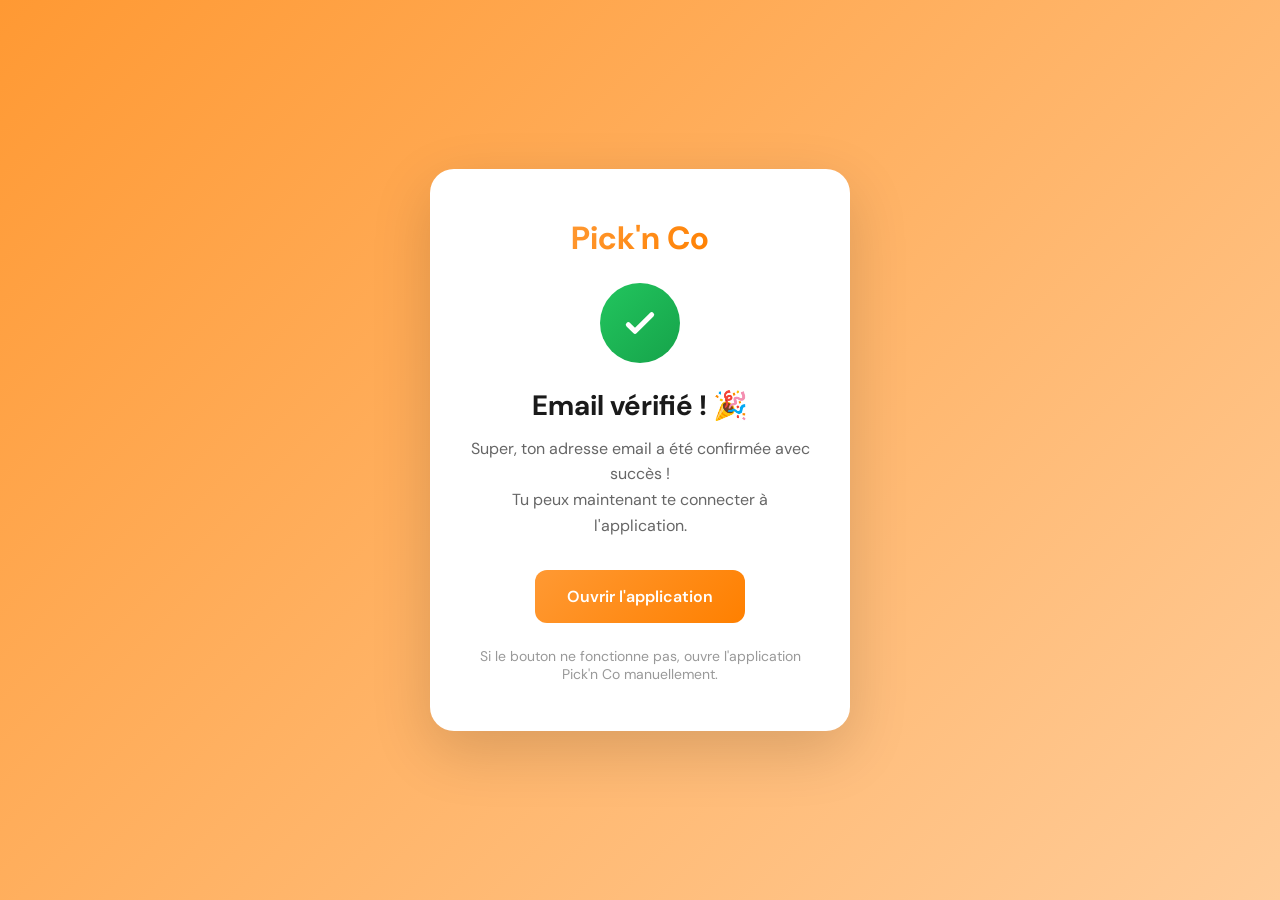
==== index.html @ bdfd0300 "Add initial HTML structure for email verification" ====
<!DOCTYPE html>
<html lang="fr">
<head>
  <meta charset="UTF-8">
  <meta name="viewport" content="width=device-width, initial-scale=1.0">
  <title>Email vérifié - Pick'n Co</title>
  <link href="https://fonts.googleapis.com/css2?family=DM+Sans:wght@400;500;700&display=swap" rel="stylesheet">
  <style>
    * { margin: 0; padding: 0; box-sizing: border-box; }
    body {
      font-family: 'DM Sans', sans-serif;
      min-height: 100vh;
      display: flex;
      align-items: center;
      justify-content: center;
      background: linear-gradient(135deg, #FF9933 0%, #FFB366 50%, #FFCC99 100%);
      padding: 20px;
    }
    .container {
      background: white;
      border-radius: 24px;
      padding: 48px 40px;
      max-width: 420px;
      width: 100%;
      text-align: center;
      box-shadow: 0 20px 60px rgba(0, 0, 0, 0.15);
    }
    .icon {
      width: 80px; height: 80px;
      background: linear-gradient(135deg, #22c55e 0%, #16a34a 100%);
      border-radius: 50%;
      display: flex; align-items: center; justify-content: center;
      margin: 0 auto 24px;
    }
    .icon svg { width: 40px; height: 40px; color: white; }
    h1 { color: #1a1a1a; font-size: 28px; font-weight: 700; margin-bottom: 12px; }
    .subtitle { color: #666; font-size: 16px; line-height: 1.6; margin-bottom: 32px; }
    .cta-button {
      display: inline-block;
      background: linear-gradient(135deg, #FF9933 0%, #FF8000 100%);
      color: white;
      text-decoration: none;
      padding: 16px 32px;
      border-radius: 12px;
      font-size: 16px;
      font-weight: 600;
    }
    .cta-button:hover { opacity: 0.9; }
    .note { margin-top: 24px; color: #999; font-size: 14px; }
    .logo { margin-bottom: 24px; }
    .logo span {
      font-size: 32px; font-weight: 700;
      background: linear-gradient(135deg, #FF9933 0%, #FF8000 100%);
      -webkit-background-clip: text;
      -webkit-text-fill-color: transparent;
    }
  </style>
</head>
<body>
  <div class="container">
    <div class="logo"><span>Pick'n Co</span></div>
    <div class="icon">
      <svg xmlns="http://www.w3.org/2000/svg" fill="none" viewBox="0 0 24 24" stroke="currentColor" stroke-width="3">
        <path stroke-linecap="round" stroke-linejoin="round" d="M5 13l4 4L19 7" />
      </svg>
    </div>
    <h1>Email vérifié ! 🎉</h1>
    <p class="subtitle">Super, ton adresse email a été confirmée avec succès !<br>Tu peux maintenant te connecter à l'application.</p>
    <a href="picknco://login" class="cta-button">Ouvrir l'application</a>
    <p class="note">Si le bouton ne fonctionne pas, ouvre l'application Pick'n Co manuellement.</p>
  </div>
</body>
</html>
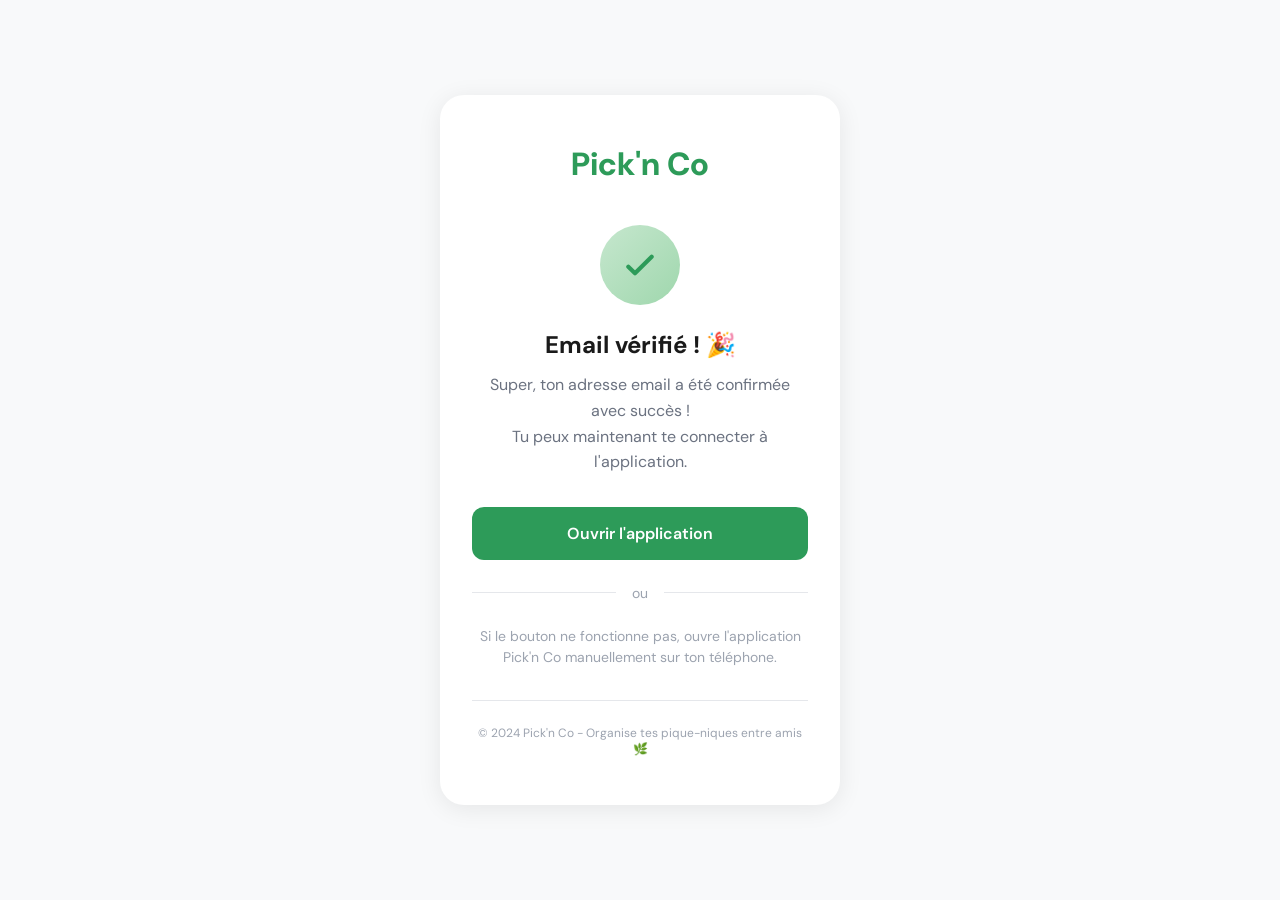
==== commit e6078bcd: "Refactor index.html for email verification Updated styles and structure for email verification page." ====
--- a/index.html
+++ b/index.html
@@ -4,70 +4,200 @@
   <meta charset="UTF-8">
   <meta name="viewport" content="width=device-width, initial-scale=1.0">
   <title>Email vérifié - Pick'n Co</title>
-  <link href="https://fonts.googleapis.com/css2?family=DM+Sans:wght@400;500;700&display=swap" rel="stylesheet">
+  <link rel="preconnect" href="https://fonts.googleapis.com">
+  <link rel="preconnect" href="https://fonts.gstatic.com" crossorigin>
+  <link href="https://fonts.googleapis.com/css2?family=DM+Sans:wght@400;500;600;700;800&display=swap" rel="stylesheet">
   <style>
-    * { margin: 0; padding: 0; box-sizing: border-box; }
+    * {
+      margin: 0;
+      padding: 0;
+      box-sizing: border-box;
+    }
+
     body {
-      font-family: 'DM Sans', sans-serif;
+      font-family: 'DM Sans', -apple-system, BlinkMacSystemFont, sans-serif;
       min-height: 100vh;
       display: flex;
       align-items: center;
       justify-content: center;
-      background: linear-gradient(135deg, #FF9933 0%, #FFB366 50%, #FFCC99 100%);
-      padding: 20px;
-    }
+      background-color: #F8F9FA;
+      padding: 24px;
+    }
+
     .container {
-      background: white;
+      background: #FFFFFF;
       border-radius: 24px;
-      padding: 48px 40px;
-      max-width: 420px;
+      padding: 48px 32px;
+      max-width: 400px;
       width: 100%;
       text-align: center;
-      box-shadow: 0 20px 60px rgba(0, 0, 0, 0.15);
-    }
-    .icon {
-      width: 80px; height: 80px;
-      background: linear-gradient(135deg, #22c55e 0%, #16a34a 100%);
+      box-shadow: 0 4px 24px rgba(0, 0, 0, 0.08);
+    }
+
+    .logo {
+      font-size: 32px;
+      font-weight: 800;
+      color: #2D9B59;
+      margin-bottom: 40px;
+    }
+
+    .icon-container {
+      width: 80px;
+      height: 80px;
+      background: linear-gradient(135deg, #C6E7CE 0%, #9FD7AD 100%);
       border-radius: 50%;
-      display: flex; align-items: center; justify-content: center;
+      display: flex;
+      align-items: center;
+      justify-content: center;
       margin: 0 auto 24px;
     }
-    .icon svg { width: 40px; height: 40px; color: white; }
-    h1 { color: #1a1a1a; font-size: 28px; font-weight: 700; margin-bottom: 12px; }
-    .subtitle { color: #666; font-size: 16px; line-height: 1.6; margin-bottom: 32px; }
+
+    .icon-container svg {
+      width: 40px;
+      height: 40px;
+      color: #2D9B59;
+    }
+
+    h1 {
+      color: #1A1A1A;
+      font-size: 24px;
+      font-weight: 700;
+      margin-bottom: 12px;
+    }
+
+    .subtitle {
+      color: #6B7280;
+      font-size: 16px;
+      line-height: 1.6;
+      margin-bottom: 32px;
+    }
+
     .cta-button {
       display: inline-block;
-      background: linear-gradient(135deg, #FF9933 0%, #FF8000 100%);
-      color: white;
+      background-color: #2D9B59;
+      color: #FFFFFF;
       text-decoration: none;
       padding: 16px 32px;
       border-radius: 12px;
       font-size: 16px;
       font-weight: 600;
-    }
-    .cta-button:hover { opacity: 0.9; }
-    .note { margin-top: 24px; color: #999; font-size: 14px; }
-    .logo { margin-bottom: 24px; }
-    .logo span {
-      font-size: 32px; font-weight: 700;
-      background: linear-gradient(135deg, #FF9933 0%, #FF8000 100%);
-      -webkit-background-clip: text;
-      -webkit-text-fill-color: transparent;
+      width: 100%;
+      transition: background-color 0.2s ease;
+    }
+
+    .cta-button:hover {
+      background-color: #268C4F;
+    }
+
+    .divider {
+      display: flex;
+      align-items: center;
+      margin: 24px 0;
+    }
+
+    .divider::before,
+    .divider::after {
+      content: '';
+      flex: 1;
+      height: 1px;
+      background-color: #E5E7EB;
+    }
+
+    .divider span {
+      padding: 0 16px;
+      color: #9CA3AF;
+      font-size: 14px;
+    }
+
+    .note {
+      color: #9CA3AF;
+      font-size: 14px;
+      line-height: 1.5;
+    }
+
+    .footer {
+      margin-top: 32px;
+      padding-top: 24px;
+      border-top: 1px solid #E5E7EB;
+    }
+
+    .footer-text {
+      color: #9CA3AF;
+      font-size: 12px;
+    }
+
+    /* Animation du check */
+    @keyframes checkmark {
+      0% {
+        stroke-dashoffset: 50;
+      }
+      100% {
+        stroke-dashoffset: 0;
+      }
+    }
+
+    .checkmark {
+      stroke-dasharray: 50;
+      stroke-dashoffset: 50;
+      animation: checkmark 0.6s ease-out 0.3s forwards;
+    }
+
+    @keyframes scaleIn {
+      0% {
+        transform: scale(0);
+        opacity: 0;
+      }
+      100% {
+        transform: scale(1);
+        opacity: 1;
+      }
+    }
+
+    .icon-container {
+      animation: scaleIn 0.4s ease-out;
     }
   </style>
 </head>
 <body>
   <div class="container">
-    <div class="logo"><span>Pick'n Co</span></div>
-    <div class="icon">
-      <svg xmlns="http://www.w3.org/2000/svg" fill="none" viewBox="0 0 24 24" stroke="currentColor" stroke-width="3">
-        <path stroke-linecap="round" stroke-linejoin="round" d="M5 13l4 4L19 7" />
+    <!-- Logo -->
+    <div class="logo">Pick'n Co</div>
+
+    <!-- Icône de succès -->
+    <div class="icon-container">
+      <svg xmlns="http://www.w3.org/2000/svg" fill="none" viewBox="0 0 24 24" stroke="currentColor" stroke-width="2.5">
+        <path class="checkmark" stroke-linecap="round" stroke-linejoin="round" d="M5 13l4 4L19 7" />
       </svg>
     </div>
+
+    <!-- Titre -->
     <h1>Email vérifié ! 🎉</h1>
-    <p class="subtitle">Super, ton adresse email a été confirmée avec succès !<br>Tu peux maintenant te connecter à l'application.</p>
-    <a href="picknco://login" class="cta-button">Ouvrir l'application</a>
-    <p class="note">Si le bouton ne fonctionne pas, ouvre l'application Pick'n Co manuellement.</p>
+
+    <!-- Sous-titre -->
+    <p class="subtitle">
+      Super, ton adresse email a été confirmée avec succès !<br>
+      Tu peux maintenant te connecter à l'application.
+    </p>
+
+    <!-- Bouton principal -->
+    <a href="picknco://login" class="cta-button">
+      Ouvrir l'application
+    </a>
+
+    <!-- Séparateur -->
+    <div class="divider">
+      <span>ou</span>
+    </div>
+
+    <!-- Note -->
+    <p class="note">
+      Si le bouton ne fonctionne pas, ouvre l'application Pick'n Co manuellement sur ton téléphone.
+    </p>
+
+    <!-- Footer -->
+    <div class="footer">
+      <p class="footer-text">© 2024 Pick'n Co - Organise tes pique-niques entre amis 🌿</p>
+    </div>
   </div>
 </body>
 </html>
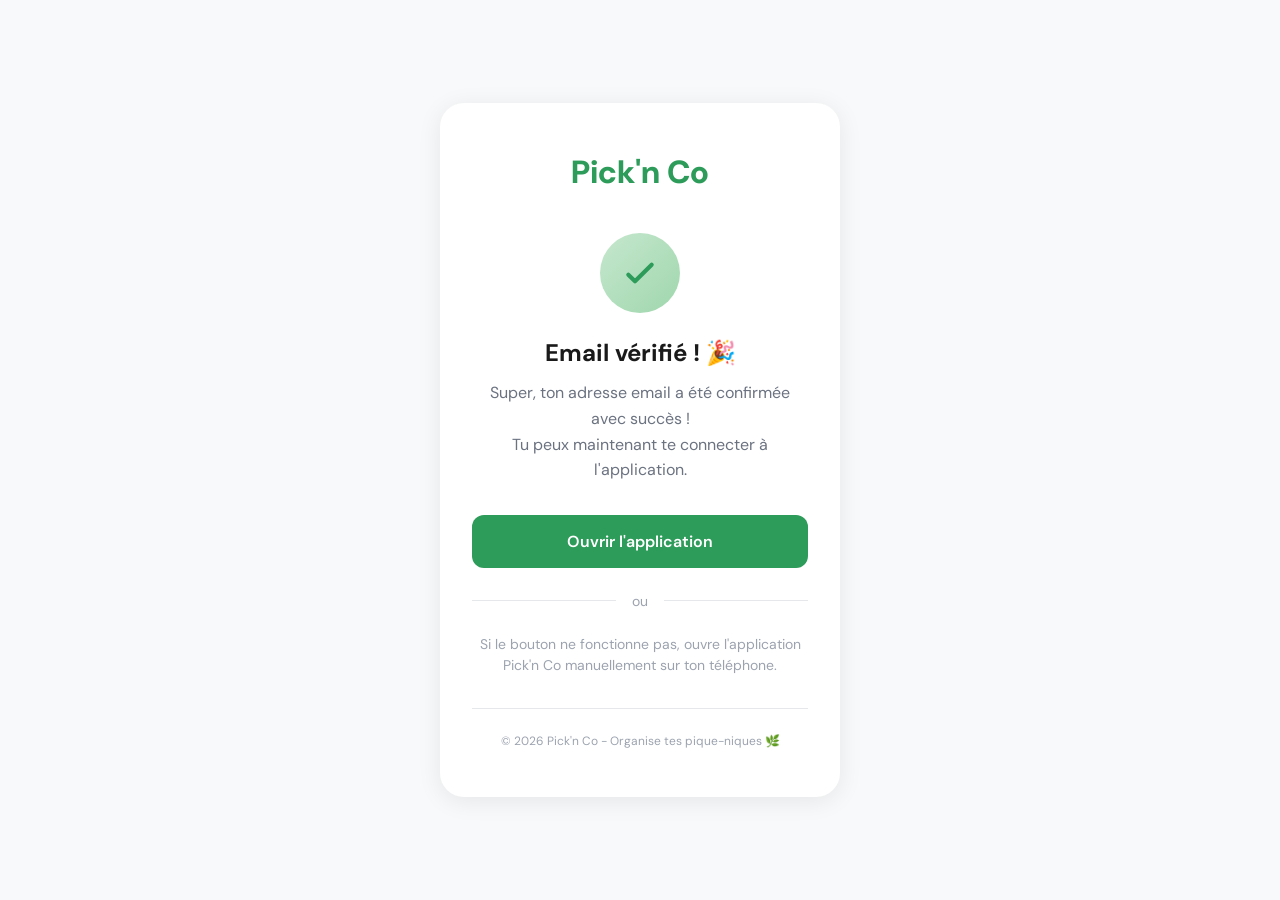
==== commit c417b754: "Update footer year from 2024 to 2026" ====
--- a/index.html
+++ b/index.html
@@ -196,7 +196,7 @@
 
     <!-- Footer -->
     <div class="footer">
-      <p class="footer-text">© 2024 Pick'n Co - Organise tes pique-niques entre amis 🌿</p>
+      <p class="footer-text">© 2026 Pick'n Co - Organise tes pique-niques 🌿</p>
     </div>
   </div>
 </body>
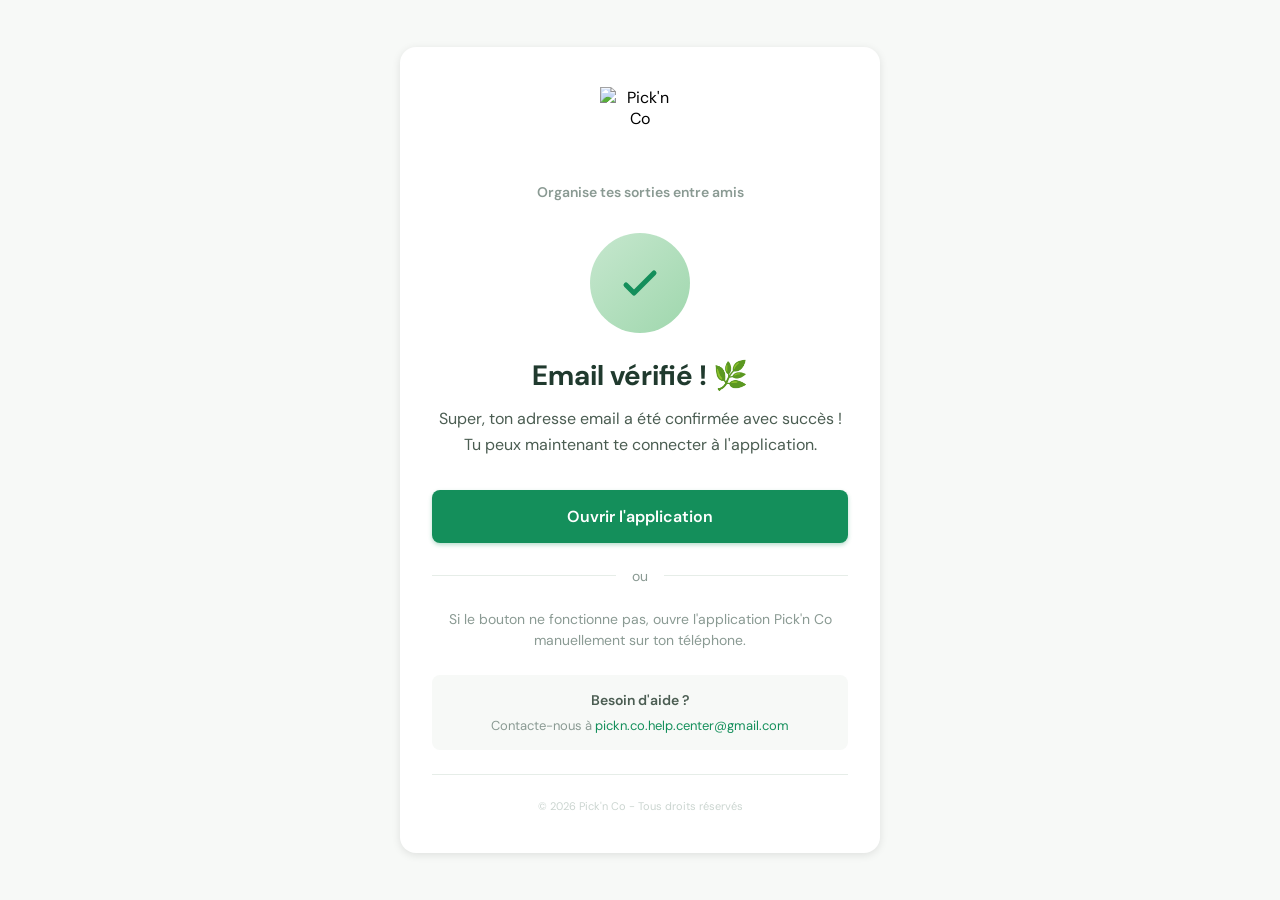
==== commit 40e17c4c: "Refactor styles and update logo in index.html" ====
--- a/index.html
+++ b/index.html
@@ -20,53 +20,61 @@
       display: flex;
       align-items: center;
       justify-content: center;
-      background-color: #F8F9FA;
+      background-color: #f7f9f7;
       padding: 24px;
     }
 
     .container {
       background: #FFFFFF;
-      border-radius: 24px;
-      padding: 48px 32px;
-      max-width: 400px;
+      border-radius: 16px;
+      padding: 40px 32px;
+      max-width: 480px;
       width: 100%;
       text-align: center;
-      box-shadow: 0 4px 24px rgba(0, 0, 0, 0.08);
-    }
-
-    .logo {
-      font-size: 32px;
-      font-weight: 800;
-      color: #2D9B59;
-      margin-bottom: 40px;
-    }
-
-    .icon-container {
+      box-shadow: 0 2px 8px rgba(0, 0, 0, 0.1);
+    }
+
+    .logo-image {
       width: 80px;
       height: 80px;
+      margin: 0 auto 16px;
+      display: block;
+    }
+
+    .logo-text {
+      font-size: 14px;
+      font-weight: 600;
+      color: #8a9a93;
+      margin-bottom: 32px;
+    }
+
+    .icon-container {
+      width: 100px;
+      height: 100px;
       background: linear-gradient(135deg, #C6E7CE 0%, #9FD7AD 100%);
       border-radius: 50%;
       display: flex;
       align-items: center;
       justify-content: center;
       margin: 0 auto 24px;
+      animation: scaleIn 0.4s ease-out;
     }
 
     .icon-container svg {
-      width: 40px;
-      height: 40px;
-      color: #2D9B59;
+      width: 48px;
+      height: 48px;
+      color: #148f5b;
     }
 
     h1 {
-      color: #1A1A1A;
-      font-size: 24px;
+      color: #203A2E;
+      font-size: 28px;
       font-weight: 700;
       margin-bottom: 12px;
     }
 
     .subtitle {
-      color: #6B7280;
+      color: #4b5d52;
       font-size: 16px;
       line-height: 1.6;
       margin-bottom: 32px;
@@ -74,19 +82,22 @@
 
     .cta-button {
       display: inline-block;
-      background-color: #2D9B59;
+      background-color: #148f5b;
       color: #FFFFFF;
       text-decoration: none;
       padding: 16px 32px;
-      border-radius: 12px;
+      border-radius: 8px;
       font-size: 16px;
       font-weight: 600;
       width: 100%;
-      transition: background-color 0.2s ease;
+      transition: all 0.2s ease;
+      box-shadow: 0 2px 4px rgba(20, 143, 91, 0.3);
     }
 
     .cta-button:hover {
-      background-color: #268C4F;
+      background-color: #117a4d;
+      transform: translateY(-1px);
+      box-shadow: 0 4px 8px rgba(20, 143, 91, 0.4);
     }
 
     .divider {
@@ -100,33 +111,62 @@
       content: '';
       flex: 1;
       height: 1px;
-      background-color: #E5E7EB;
+      background-color: #e6ede8;
     }
 
     .divider span {
       padding: 0 16px;
-      color: #9CA3AF;
+      color: #8a9a93;
       font-size: 14px;
     }
 
     .note {
-      color: #9CA3AF;
+      color: #8a9a93;
       font-size: 14px;
       line-height: 1.5;
+      margin-bottom: 24px;
+    }
+
+    .support-box {
+      background-color: #f7f9f7;
+      padding: 16px;
+      border-radius: 8px;
+      margin-bottom: 24px;
+    }
+
+    .support-title {
+      color: #4b5d52;
+      font-size: 14px;
+      font-weight: 600;
+      margin-bottom: 8px;
+    }
+
+    .support-text {
+      color: #8a9a93;
+      font-size: 13px;
+    }
+
+    .support-text a {
+      color: #148f5b;
+      text-decoration: none;
+    }
+
+    .support-text a:hover {
+      text-decoration: underline;
     }
 
     .footer {
-      margin-top: 32px;
+      margin-top: 24px;
       padding-top: 24px;
-      border-top: 1px solid #E5E7EB;
+      border-top: 1px solid #e6ede8;
     }
 
     .footer-text {
-      color: #9CA3AF;
-      font-size: 12px;
-    }
-
-    /* Animation du check */
+      color: #cbd5d0;
+      font-size: 11px;
+    }
+
+    /* Animations */
     @keyframes checkmark {
       0% {
         stroke-dashoffset: 50;
@@ -153,17 +193,31 @@
       }
     }
 
-    .icon-container {
-      animation: scaleIn 0.4s ease-out;
+    @keyframes fadeInUp {
+      0% {
+        opacity: 0;
+        transform: translateY(20px);
+      }
+      100% {
+        opacity: 1;
+        transform: translateY(0);
+      }
+    }
+
+    .container {
+      animation: fadeInUp 0.5s ease-out;
     }
   </style>
 </head>
 <body>
   <div class="container">
-    <!-- Logo -->
-    <div class="logo">Pick'n Co</div>
-
-    <!-- Icône de succès -->
+    <!-- Logo image -->
+    <img src="https://isljkhhcxqlitxdjfaxn.supabase.co/storage/v1/object/public/public-assets/logo_homepage.png" 
+         alt="Pick'n Co" 
+         class="logo-image">
+    <div class="logo-text">Organise tes sorties entre amis</div>
+
+    <!-- Icône de succès avec animation -->
     <div class="icon-container">
       <svg xmlns="http://www.w3.org/2000/svg" fill="none" viewBox="0 0 24 24" stroke="currentColor" stroke-width="2.5">
         <path class="checkmark" stroke-linecap="round" stroke-linejoin="round" d="M5 13l4 4L19 7" />
@@ -171,7 +225,7 @@
     </div>
 
     <!-- Titre -->
-    <h1>Email vérifié ! 🎉</h1>
+    <h1>Email vérifié ! 🌿</h1>
 
     <!-- Sous-titre -->
     <p class="subtitle">
@@ -180,7 +234,7 @@
     </p>
 
     <!-- Bouton principal -->
-    <a href="picknco://login" class="cta-button">
+    <a href="picknco://" class="cta-button">
       Ouvrir l'application
     </a>
 
@@ -194,9 +248,17 @@
       Si le bouton ne fonctionne pas, ouvre l'application Pick'n Co manuellement sur ton téléphone.
     </p>
 
+    <!-- Support -->
+    <div class="support-box">
+      <p class="support-title">Besoin d'aide ?</p>
+      <p class="support-text">
+        Contacte-nous à <a href="mailto:pickn.co.help.center@gmail.com">pickn.co.help.center@gmail.com</a>
+      </p>
+    </div>
+
     <!-- Footer -->
     <div class="footer">
-      <p class="footer-text">© 2026 Pick'n Co - Organise tes pique-niques 🌿</p>
+      <p class="footer-text">© 2026 Pick'n Co - Tous droits réservés</p>
     </div>
   </div>
 </body>
